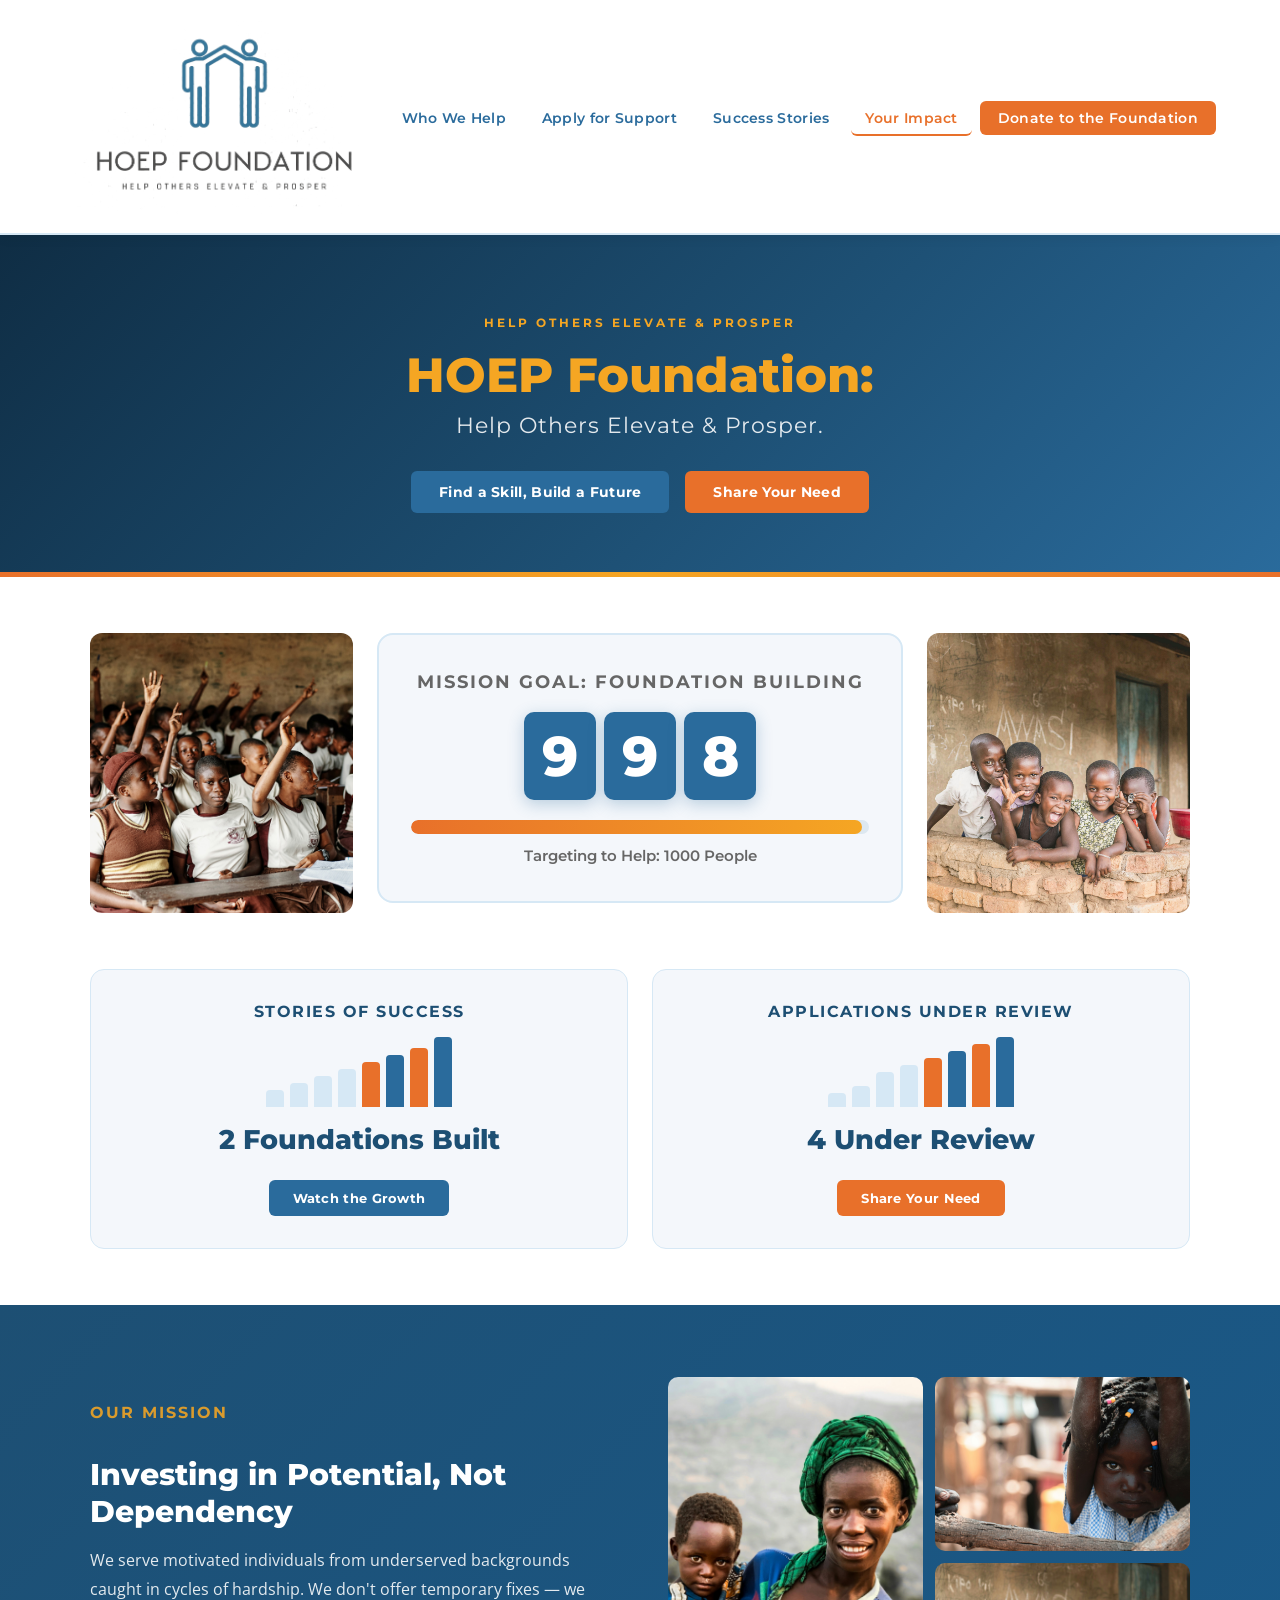
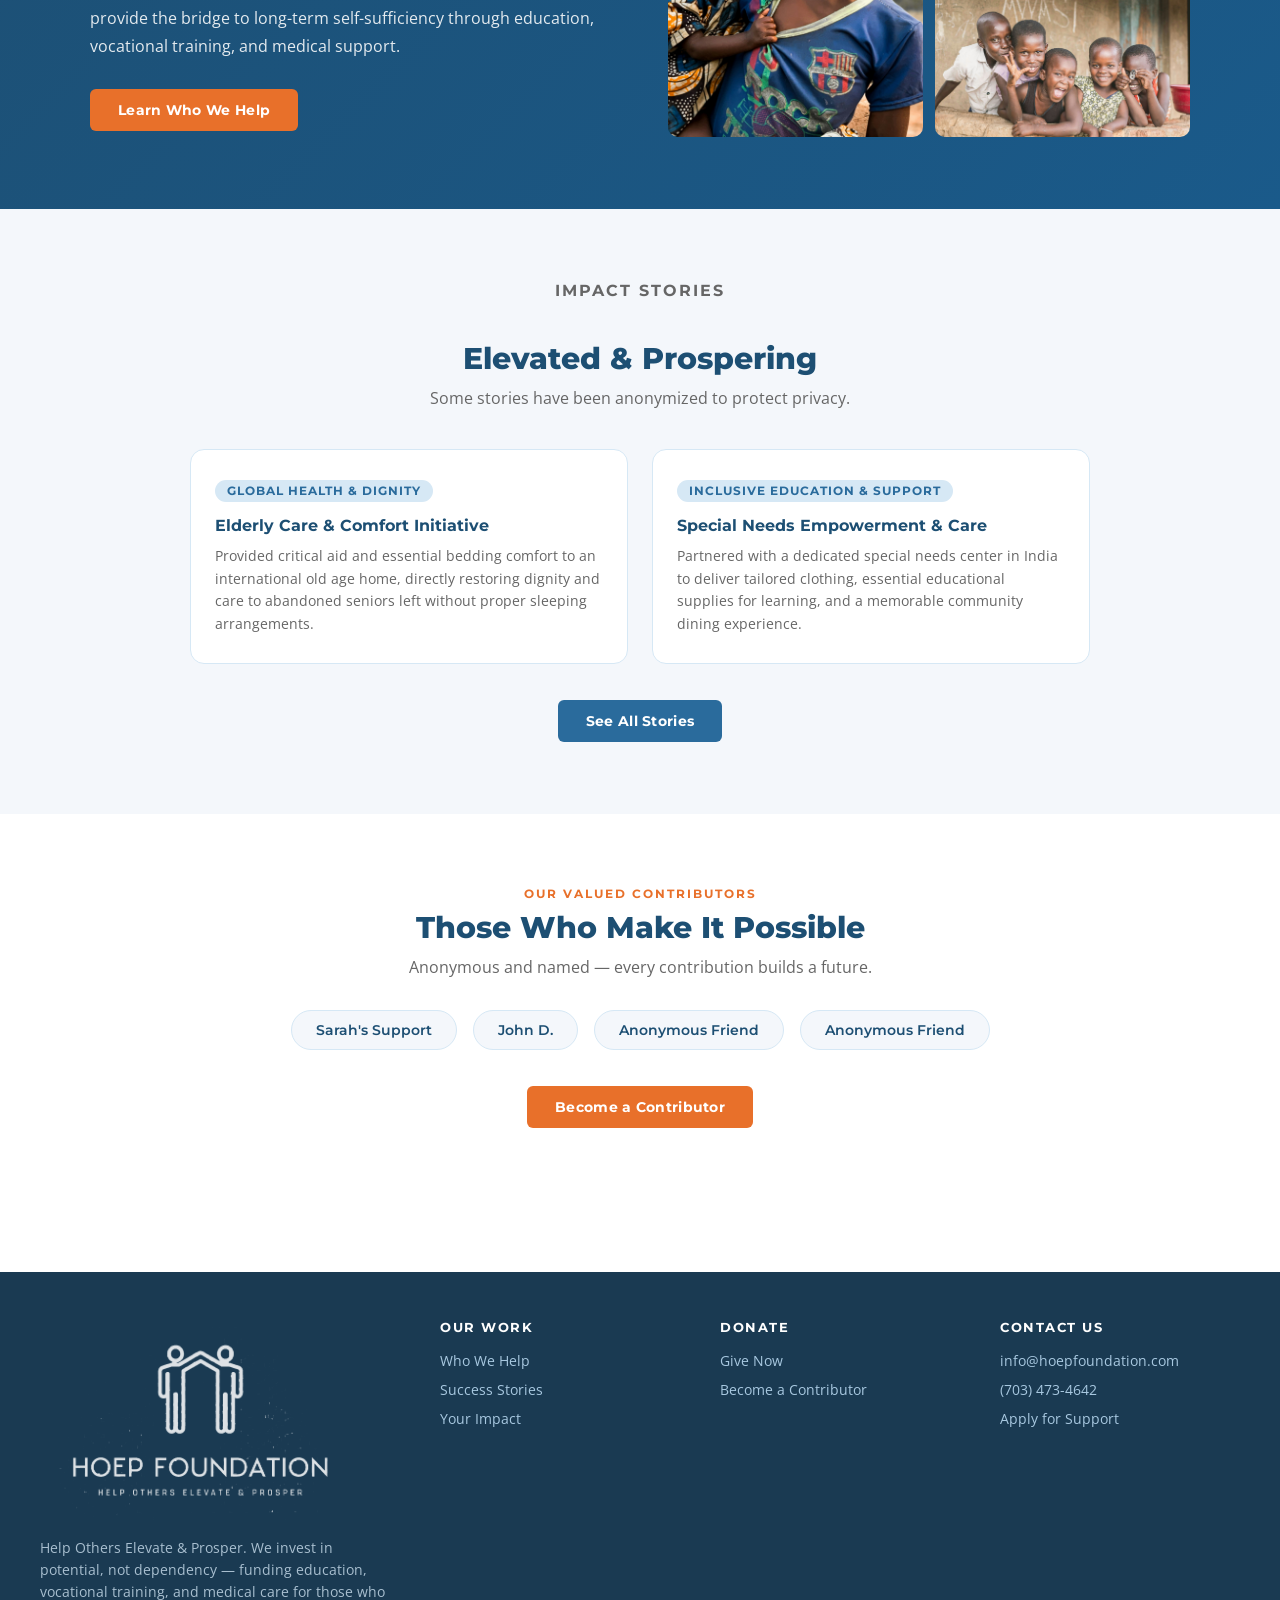
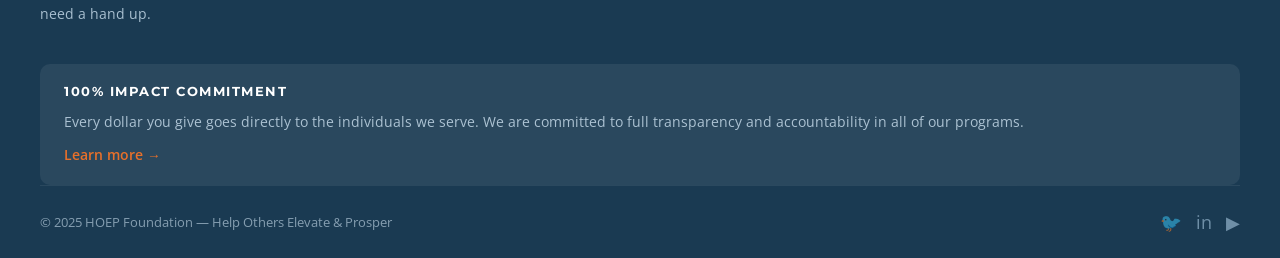
==== index.html @ 82e65375 "Add website files" ====
<!DOCTYPE html>
<html lang="en">
<head>
<meta charset="UTF-8">
<meta name="viewport" content="width=device-width, initial-scale=1.0">
<title>HOEP Foundation — Help Others Elevate & Prosper</title>
<link rel="stylesheet" href="styles.css">
<style>
.hero {
  position: relative;
  background: linear-gradient(135deg, #0f2d44 0%, #1d4f73 55%, #2A6B9C 100%);
  color: white;
  padding: 80px 24px 64px;
  overflow: hidden;
  text-align: center;
}

.hero::after {
  content: '';
  position: absolute;
  bottom: 0; left: 0; right: 0;
  height: 5px;
  background: linear-gradient(90deg, var(--orange), #f5a623, var(--orange));
}

.hero-eyebrow {
  font-family: 'Montserrat', sans-serif;
  font-size: 0.78rem;
  font-weight: 700;
  letter-spacing: 3px;
  text-transform: uppercase;
  color: #f5a623;
  margin-bottom: 18px;
}

.hero h1 {
  font-family: 'Montserrat', sans-serif;
  font-size: 3rem;
  font-weight: 800;
  line-height: 1.15;
  margin-bottom: 8px;
}

.hero h1 span { color: #f5a623; }

.hero-sub {
  font-family: 'Montserrat', sans-serif;
  font-size: 1.4rem;
  font-weight: 400;
  opacity: 0.88;
  margin-bottom: 32px;
  letter-spacing: 1px;
}

.hero-buttons {
  display: flex;
  gap: 16px;
  justify-content: center;
  flex-wrap: wrap;
}

.mission-section {
  background: var(--white);
  padding: 56px 24px;
}

.mission-inner {
  max-width: 1100px;
  margin: 0 auto;
  display: grid;
  grid-template-columns: 1fr 2fr 1fr;
  gap: 24px;
  align-items: start;
}

.mission-side-image {
  border-radius: 12px;
  overflow: hidden;
  height: 280px;
}

.mission-side-image img {
  width: 100%;
  height: 100%;
  object-fit: cover;
}

.mission-center {
  background: var(--gray-light);
  border-radius: 16px;
  padding: 36px 32px;
  text-align: center;
  border: 2px solid var(--blue-light);
}

.mission-center h2 {
  font-family: 'Montserrat', sans-serif;
  font-size: 1.1rem;
  font-weight: 700;
  color: var(--gray-mid);
  text-transform: uppercase;
  letter-spacing: 2px;
  margin-bottom: 20px;
}

.counter-display {
  display: flex;
  justify-content: center;
  gap: 8px;
  margin-bottom: 20px;
}

.counter-digit {
  background: var(--blue);
  color: white;
  font-family: 'Montserrat', sans-serif;
  font-size: 3.5rem;
  font-weight: 800;
  width: 72px;
  height: 88px;
  border-radius: 10px;
  display: flex;
  align-items: center;
  justify-content: center;
  box-shadow: 0 4px 16px rgba(42,107,156,0.3);
}

.mission-progress-bar {
  background: #dde8f0;
  border-radius: 999px;
  height: 14px;
  margin: 0 0 12px;
  overflow: hidden;
}

.mission-progress-fill {
  background: linear-gradient(90deg, var(--orange), #f5a623);
  height: 100%;
  border-radius: 999px;
  width: 98.5%;
}

.mission-target {
  font-family: 'Montserrat', sans-serif;
  font-size: 0.95rem;
  font-weight: 600;
  color: var(--gray-mid);
}

.stats-row {
  background: var(--white);
  padding: 0 24px 56px;
}

.stats-inner {
  max-width: 1100px;
  margin: 0 auto;
  display: grid;
  grid-template-columns: 1fr 1fr;
  gap: 24px;
}

.stat-card {
  background: var(--gray-light);
  border-radius: 14px;
  padding: 32px 28px;
  text-align: center;
  border: 1.5px solid var(--blue-light);
}

.stat-card h3 {
  font-family: 'Montserrat', sans-serif;
  font-size: 1rem;
  font-weight: 700;
  color: var(--blue-dark);
  text-transform: uppercase;
  letter-spacing: 1.5px;
  margin-bottom: 16px;
}

.stat-bars {
  display: flex;
  align-items: flex-end;
  justify-content: center;
  gap: 6px;
  height: 70px;
  margin-bottom: 16px;
}

.stat-bar {
  width: 18px;
  border-radius: 4px 4px 0 0;
  background: var(--blue-light);
}

.stat-bar.highlight { background: var(--orange); }
.stat-bar.highlight2 { background: var(--blue); }

.stat-number {
  font-family: 'Montserrat', sans-serif;
  font-size: 1.7rem;
  font-weight: 800;
  color: var(--blue-dark);
  margin-bottom: 8px;
}

.stat-card .btn {
  margin-top: 16px;
  padding: 10px 24px;
  font-size: 0.82rem;
}

.who-preview {
  background: linear-gradient(135deg, var(--blue-dark) 0%, #1a5a8a 100%);
  padding: 72px 24px;
  color: white;
}

.who-inner {
  max-width: 1100px;
  margin: 0 auto;
  display: grid;
  grid-template-columns: 1fr 1fr;
  gap: 56px;
  align-items: center;
}

.who-text .section-label { color: #f5a623; }
.who-text .section-title { color: var(--white); }

.who-text p {
  font-size: 1rem;
  line-height: 1.8;
  opacity: 0.88;
  margin: 16px 0 28px;
}

.who-images {
  display: grid;
  grid-template-columns: 1fr 1fr;
  grid-template-rows: 1fr 1fr;
  gap: 12px;
  height: 360px;
}

.who-img {
  border-radius: 10px;
  overflow: hidden;
}

.who-img img {
  width: 100%;
  height: 100%;
  object-fit: cover;
}

.who-img.tall { grid-row: span 2; }

.success-preview {
  padding: 72px 24px;
  background: var(--gray-light);
}

.success-inner {
  max-width: 1100px;
  margin: 0 auto;
  text-align: center;
}

.success-inner > p {
  color: var(--gray-mid);
  font-size: 1rem;
  margin-bottom: 40px;
}

.success-cards {
  display: grid;
  grid-template-columns: repeat(3, 1fr);
  gap: 24px;
  margin-bottom: 36px;
}

.success-card {
  background: var(--white);
  border-radius: 14px;
  padding: 28px 24px;
  text-align: left;
  border: 1.5px solid var(--blue-light);
  transition: transform 0.2s, box-shadow 0.2s;
}

.success-card:hover {
  transform: translateY(-4px);
  box-shadow: 0 12px 32px rgba(42,107,156,0.12);
}

.success-card-tag {
  display: inline-block;
  background: var(--blue-light);
  color: var(--blue);
  font-family: 'Montserrat', sans-serif;
  font-size: 0.72rem;
  font-weight: 700;
  text-transform: uppercase;
  letter-spacing: 1px;
  padding: 4px 12px;
  border-radius: 999px;
  margin-bottom: 14px;
}

.success-card h4 {
  font-family: 'Montserrat', sans-serif;
  font-size: 1rem;
  font-weight: 700;
  color: var(--blue-dark);
  margin-bottom: 10px;
}

.success-card p {
  font-size: 0.88rem;
  color: var(--gray-mid);
  line-height: 1.6;
}

.contributors {
  padding: 72px 24px;
  background: var(--white);
}

.contributors-inner {
  max-width: 900px;
  margin: 0 auto;
  text-align: center;
}

.contributor-list {
  display: flex;
  flex-wrap: wrap;
  justify-content: center;
  gap: 16px;
  margin-top: 32px;
}

.contributor-chip {
  background: var(--gray-light);
  border: 1.5px solid var(--blue-light);
  border-radius: 999px;
  padding: 10px 24px;
  font-family: 'Montserrat', sans-serif;
  font-size: 0.9rem;
  font-weight: 600;
  color: var(--blue-dark);
}

@media (max-width: 768px) {
  .hero h1 { font-size: 2rem; }
  .mission-inner { grid-template-columns: 1fr; }
  .mission-side-image { display: none; }
  .stats-inner { grid-template-columns: 1fr; }
  .who-inner { grid-template-columns: 1fr; }
  .who-images { height: 240px; }
  .success-cards { grid-template-columns: 1fr; }
}
</style>
</head>
<body>

<nav>
  <div class="nav-inner">
    <a class="nav-logo" href="index.html">
      <img src="logo.png" alt="HOEP Foundation">
    </a>
    <ul class="nav-links">
      <li><a href="who-we-help.html">Who We Help</a></li>
      <li><a href="apply.html">Apply for Support</a></li>
      <li><a href="success-stories.html">Success Stories</a></li>
      <li><a href="index.html" class="active">Your Impact</a></li>
      <li><a href="donate.html" class="btn-donate">Donate to the Foundation</a></li>
    </ul>
  </div>
</nav>

<section class="hero">
  <p class="hero-eyebrow">Help Others Elevate &amp; Prosper</p>
  <h1><span>HOEP Foundation:</span></h1>
  <p class="hero-sub">Help Others Elevate &amp; Prosper.</p>
  <div class="hero-buttons">
    <a href="who-we-help.html" class="btn btn-primary">Find a Skill, Build a Future</a>
    <a href="apply.html" class="btn btn-secondary">Share Your Need</a>
  </div>
</section>

<section class="mission-section">
  <div class="mission-inner">
    <div class="mission-side-image">
      <img src="education.jpg" alt="Students in classroom">
    </div>
    <div class="mission-center">
      <h2>Mission Goal: Foundation Building</h2>
      <div class="counter-display">
        
        <div class="counter-digit">9</div>
        <div class="counter-digit">9</div>
        <div class="counter-digit">8</div>
      </div>
      <div class="mission-progress-bar">
        <div class="mission-progress-fill"></div>
      </div>
      <p class="mission-target">Targeting to Help: 1000 People</p>
    </div>
    <div class="mission-side-image">
      <img src="children.jpg" alt="Children smiling">
    </div>
  </div>
</section>

<section class="stats-row">
  <div class="stats-inner">
    <div class="stat-card">
      <h3>Stories of Success</h3>
      <div class="stat-bars">
        <div class="stat-bar" style="height:25%"></div>
        <div class="stat-bar" style="height:35%"></div>
        <div class="stat-bar" style="height:45%"></div>
        <div class="stat-bar" style="height:55%"></div>
        <div class="stat-bar highlight" style="height:65%"></div>
        <div class="stat-bar highlight2" style="height:75%"></div>
        <div class="stat-bar highlight" style="height:85%"></div>
        <div class="stat-bar highlight2" style="height:100%"></div>
      </div>
      <div class="stat-number">2 Foundations Built</div>
      <a href="success-stories.html" class="btn btn-primary">Watch the Growth</a>
    </div>
    <div class="stat-card">
      <h3>Applications Under Review</h3>
      <div class="stat-bars">
        <div class="stat-bar" style="height:20%"></div>
        <div class="stat-bar" style="height:30%"></div>
        <div class="stat-bar" style="height:50%"></div>
        <div class="stat-bar" style="height:60%"></div>
        <div class="stat-bar highlight" style="height:70%"></div>
        <div class="stat-bar highlight2" style="height:80%"></div>
        <div class="stat-bar highlight" style="height:90%"></div>
        <div class="stat-bar highlight2" style="height:100%"></div>
      </div>
      <div class="stat-number">4 Under Review</div>
      <a href="apply.html" class="btn btn-secondary">Share Your Need</a>
    </div>
  </div>
</section>

<section class="who-preview">
  <div class="who-inner">
    <div class="who-text">
      <p class="section-label">Our Mission</p>
      <h2 class="section-title">Investing in Potential, Not Dependency</h2>
      <p>We serve motivated individuals from underserved backgrounds caught in cycles of hardship. We don't offer temporary fixes — we provide the bridge to long-term self-sufficiency through education, vocational training, and medical support.</p>
      <a href="who-we-help.html" class="btn btn-secondary">Learn Who We Help</a>
    </div>
    <div class="who-images">
      <div class="who-img tall">
        <img src="women.jpg" alt="Woman and child">
      </div>
      <div class="who-img">
        <img src="child.jpg" alt="Child">
      </div>
      <div class="who-img">
        <img src="children.jpg" alt="Children">
      </div>
    </div>
  </div>
</section>

<section class="success-preview">
  <div class="success-inner">
    <p class="section-label">Impact Stories</p>
    <h2 class="section-title">Elevated &amp; Prospering</h2>
    <p>Some stories have been anonymized to protect privacy.</p>
    <div class="success-cards">
      <div class="success-card">
        <span class="success-card-tag">Global Health &amp; Dignity</span>
        <h4>Elderly Care &amp; Comfort Initiative</h4>
        <p>Provided critical aid and essential bedding comfort to an international old age home, directly restoring dignity and care to abandoned seniors left without proper sleeping arrangements.</p>
      </div>
      <div class="success-card">
        <span class="success-card-tag">Inclusive Education &amp; Support</span>
        <h4>Special Needs Empowerment &amp; Care</h4>
        <p>Partnered with a dedicated special needs center in India to deliver tailored clothing, essential educational supplies for learning, and a memorable community dining experience.</p>
      </div>
    </div>
    <a href="success-stories.html" class="btn btn-primary">See All Stories</a>
  </div>
</section>

<section class="contributors">
  <div class="contributors-inner">
    <p class="section-label">Our Valued Contributors</p>
    <h2 class="section-title">Those Who Make It Possible</h2>
    <p style="color:var(--gray-mid);margin-top:8px;">Anonymous and named — every contribution builds a future.</p>
    <div class="contributor-list">
      <div class="contributor-chip">Sarah's Support</div>
      <div class="contributor-chip">John D.</div>
      <div class="contributor-chip">Anonymous Friend</div>
      <div class="contributor-chip">Anonymous Friend</div>
    </div>
    <div style="margin-top:36px;">
      <a href="donate.html" class="btn btn-secondary">Become a Contributor</a>
    </div>
  </div>
</section>

<footer>
  <div class="footer-inner">
    <div class="footer-grid">
      <div class="footer-brand">
        <img src="logo.png" alt="HOEP Foundation">
        <p>Help Others Elevate & Prosper. We invest in potential, not dependency — funding education, vocational training, and medical care for those who need a hand up.</p>
      </div>
      <div class="footer-col">
        <h4>Our Work</h4>
        <a href="who-we-help.html">Who We Help</a>
        <a href="success-stories.html">Success Stories</a>
        <a href="index.html">Your Impact</a>
      </div>
      <div class="footer-col">
        <h4>Donate</h4>
        <a href="donate.html">Give Now</a>
        <a href="donate.html">Become a Contributor</a>
      </div>
      <div class="footer-col">
        <h4>Contact Us</h4>
        <a href="mailto:info@anhoepfoundation.com">info@hoepfoundation.com</a>
        <a href="tel:3405277890">(703) 473-4642</a>
        <a href="apply.html">Apply for Support</a>
      </div>
    </div>
    <div class="footer-impact">
      <h4>100% Impact Commitment</h4>
      <p>Every dollar you give goes directly to the individuals we serve. We are committed to full transparency and accountability in all of our programs.</p>
      <a href="who-we-help.html">Learn more →</a>
    </div>
    <div class="footer-bottom">
      <span>© 2025 HOEP Foundation — Help Others Elevate & Prosper</span>
      <div class="footer-social">
        <a href="#">&#x1F426;</a>
        <a href="#">in</a>
        <a href="#">&#9654;</a>
      </div>
    </div>
  </div>
</footer>

</body>
</html>
---- styles.css ----
/* ===== HOEP FOUNDATION GLOBAL STYLES ===== */
@import url('https://fonts.googleapis.com/css2?family=Montserrat:wght@400;500;600;700;800&family=Open+Sans:wght@400;500;600&display=swap');

:root {
  --blue: #2A6B9C;
  --blue-dark: #1d4f73;
  --blue-light: #d6e8f5;
  --orange: #E8702A;
  --orange-light: #f5e6da;
  --gray-dark: #333;
  --gray-mid: #666;
  --gray-light: #f4f7fb;
  --white: #ffffff;
}

* { box-sizing: border-box; margin: 0; padding: 0; }

body {
  font-family: 'Open Sans', sans-serif;
  color: var(--gray-dark);
  background: var(--white);
}

/* ===== NAVBAR ===== */
nav {
  background: var(--white);
  border-bottom: 2px solid var(--blue-light);
  position: sticky;
  top: 0;
  z-index: 100;
  box-shadow: 0 2px 12px rgba(0,0,0,0.07);
}

.nav-inner {
  max-width: 1200px;
  margin: 0 auto;
  display: flex;
  align-items: center;
  justify-content: space-between;
  padding: 14px 24px;
}

.nav-logo img {
  height: 200px;
  width: auto;
}

.nav-links {
  display: flex;
  align-items: center;
  gap: 8px;
  list-style: none;
}

.nav-links a {
  text-decoration: none;
  font-family: 'Montserrat', sans-serif;
  font-size: 0.85rem;
  font-weight: 600;
  color: var(--blue);
  padding: 8px 14px;
  border-radius: 6px;
  transition: all 0.2s;
  letter-spacing: 0.3px;
}

.nav-links a:hover {
  background: var(--blue-light);
  color: var(--blue-dark);
}

.nav-links a.active {
  color: var(--orange);
  border-bottom: 2px solid var(--orange);
}

.nav-links .btn-donate {
  background: var(--orange);
  color: var(--white) !important;
  border-radius: 6px;
  padding: 9px 18px;
  border-bottom: none !important;
}

.nav-links .btn-donate:hover {
  background: #c85e20;
}

/* ===== BUTTONS ===== */
.btn {
  display: inline-block;
  padding: 12px 28px;
  border-radius: 6px;
  font-family: 'Montserrat', sans-serif;
  font-size: 0.9rem;
  font-weight: 700;
  text-decoration: none;
  cursor: pointer;
  border: none;
  transition: all 0.2s;
  letter-spacing: 0.3px;
}

.btn-primary {
  background: var(--blue);
  color: var(--white);
}

.btn-primary:hover { background: var(--blue-dark); }

.btn-secondary {
  background: var(--orange);
  color: var(--white);
}

.btn-secondary:hover { background: #c85e20; }

.btn-outline {
  background: transparent;
  color: var(--blue);
  border: 2px solid var(--blue);
}

.btn-outline:hover {
  background: var(--blue);
  color: var(--white);
}

/* ===== FOOTER ===== */
footer {
  background: #1a3a52;
  color: #cce0ef;
  padding: 48px 24px 24px;
  margin-top: 72px;
}

.footer-inner {
  max-width: 1200px;
  margin: 0 auto;
}

.footer-grid {
  display: grid;
  grid-template-columns: 1.5fr 1fr 1fr 1fr;
  gap: 40px;
  margin-bottom: 40px;
}

.footer-brand img {
  height: 200px;
  margin-bottom: 12px;
  filter: brightness(0) invert(1);
  opacity: 0.85;
}

.footer-brand p {
  font-size: 0.85rem;
  line-height: 1.6;
  opacity: 0.8;
}

.footer-col h4 {
  font-family: 'Montserrat', sans-serif;
  font-size: 0.8rem;
  font-weight: 700;
  text-transform: uppercase;
  letter-spacing: 1.5px;
  color: var(--white);
  margin-bottom: 16px;
}

.footer-col a {
  display: block;
  color: #a8c8e0;
  text-decoration: none;
  font-size: 0.88rem;
  margin-bottom: 10px;
  transition: color 0.2s;
}

.footer-col a:hover { color: var(--white); }

.footer-impact {
  background: rgba(255,255,255,0.07);
  border-radius: 10px;
  padding: 20px 24px;
}

.footer-impact h4 {
  font-family: 'Montserrat', sans-serif;
  font-size: 0.8rem;
  font-weight: 700;
  text-transform: uppercase;
  letter-spacing: 1.5px;
  color: var(--white);
  margin-bottom: 12px;
}

.footer-impact p {
  font-size: 0.85rem;
  line-height: 1.6;
  opacity: 0.8;
  margin-bottom: 10px;
}

.footer-impact a {
  color: var(--orange);
  font-size: 0.85rem;
  text-decoration: none;
  font-weight: 600;
}

.footer-bottom {
  border-top: 1px solid rgba(255,255,255,0.12);
  padding-top: 24px;
  display: flex;
  justify-content: space-between;
  align-items: center;
  font-size: 0.82rem;
  opacity: 0.6;
}

.footer-social {
  display: flex;
  gap: 14px;
}

.footer-social a {
  color: #a8c8e0;
  font-size: 1.1rem;
  text-decoration: none;
  transition: color 0.2s;
}

.footer-social a:hover { color: var(--white); }

/* ===== PAGE HERO ===== */
.page-hero {
  background: linear-gradient(135deg, var(--blue-dark) 0%, var(--blue) 100%);
  color: var(--white);
  padding: 64px 24px;
  text-align: center;
}

.page-hero h1 {
  font-family: 'Montserrat', sans-serif;
  font-size: 2.4rem;
  font-weight: 800;
  margin-bottom: 12px;
}

.page-hero p {
  font-size: 1.1rem;
  opacity: 0.88;
  max-width: 600px;
  margin: 0 auto;
}

/* ===== SECTION TITLES ===== */
.section-title {
  font-family: 'Montserrat', sans-serif;
  font-size: 1.9rem;
  font-weight: 800;
  color: var(--blue-dark);
  margin-bottom: 10px;
}

.section-label {
  font-family: 'Montserrat', sans-serif;
  font-size: 0.75rem;
  font-weight: 700;
  text-transform: uppercase;
  letter-spacing: 2px;
  color: var(--orange);
  margin-bottom: 8px;
}

/* Mobile responsive nav */
@media (max-width: 768px) {
  .nav-links { display: none; }
  .footer-grid { grid-template-columns: 1fr 1fr; }
  .page-hero h1 { font-size: 1.7rem; }
}
/* Custom layout adjustment to center the two success cards */
.success-cards {
    display: grid !important;
    grid-template-columns: repeat(2, 1fr) !important;
    gap: 30px;
    max-width: 900px;
    margin-left: auto;
    margin-right: auto;
    margin-bottom: 40px;
}
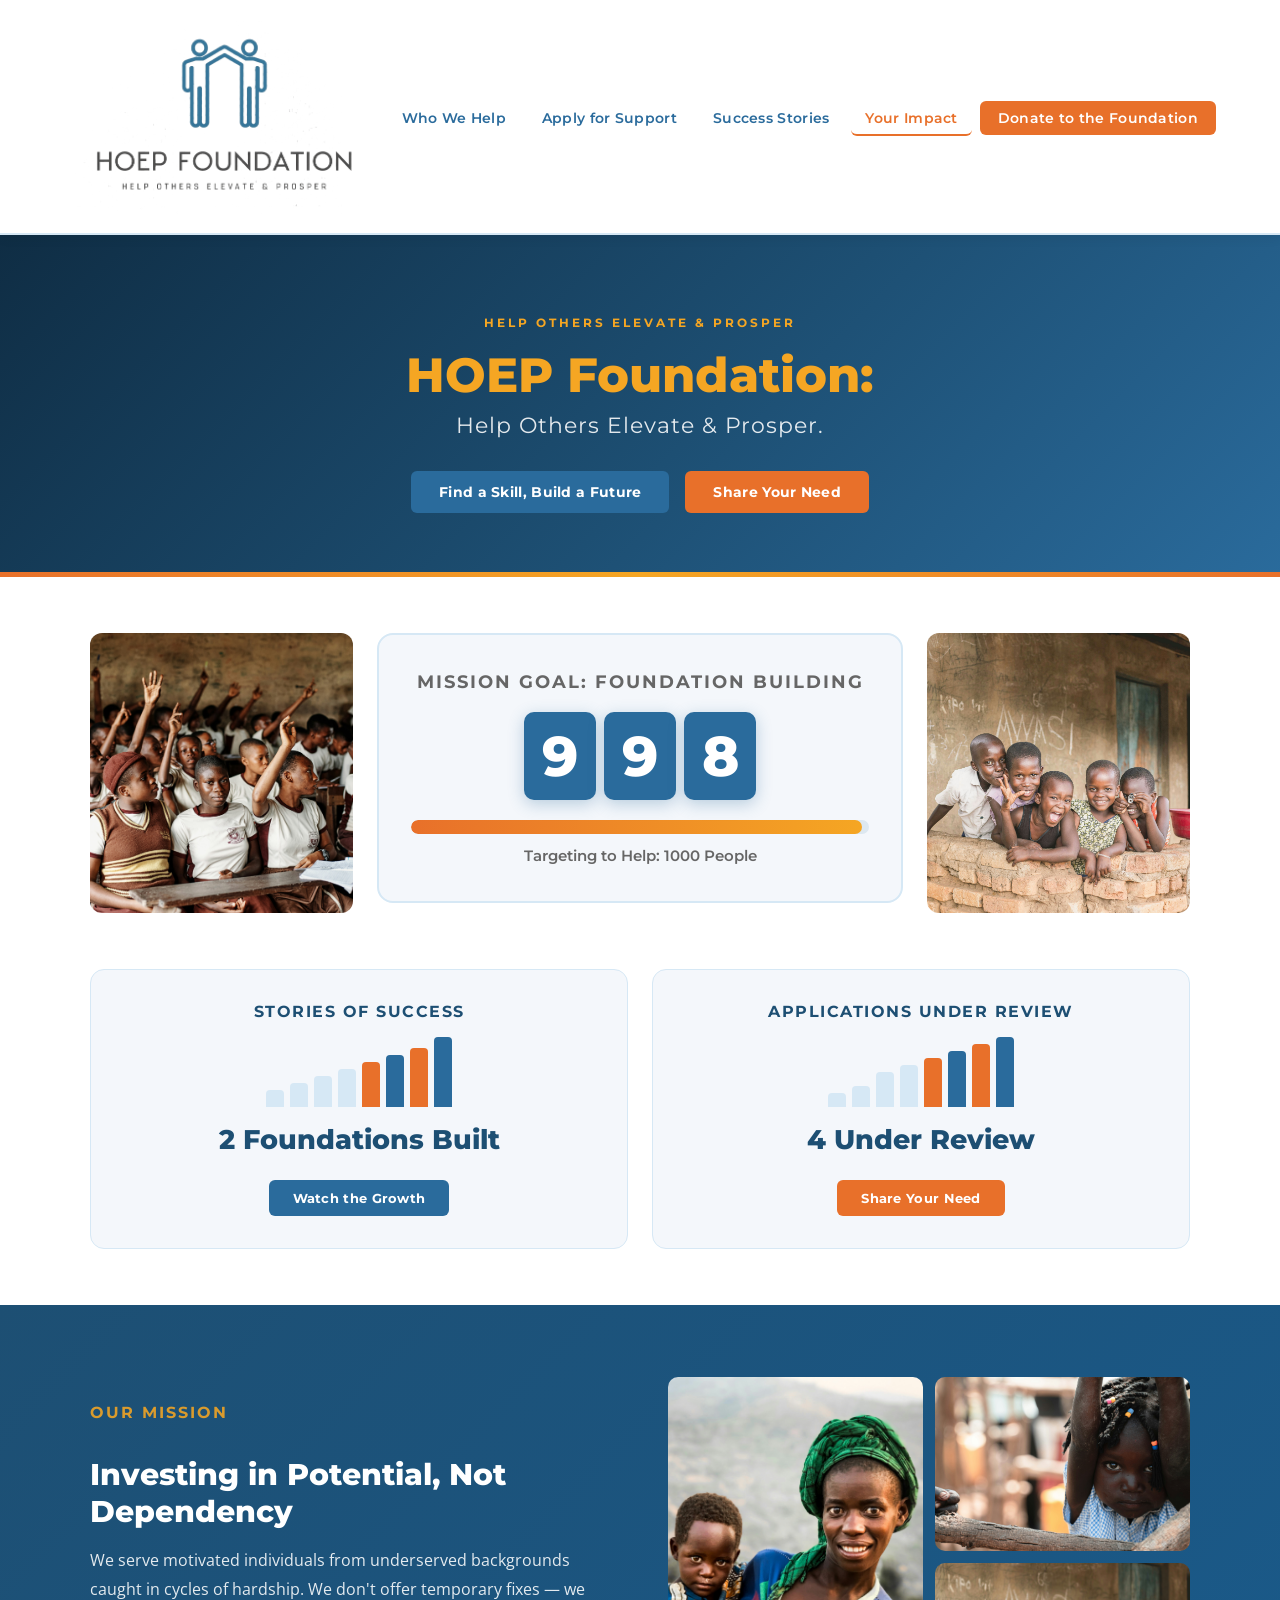
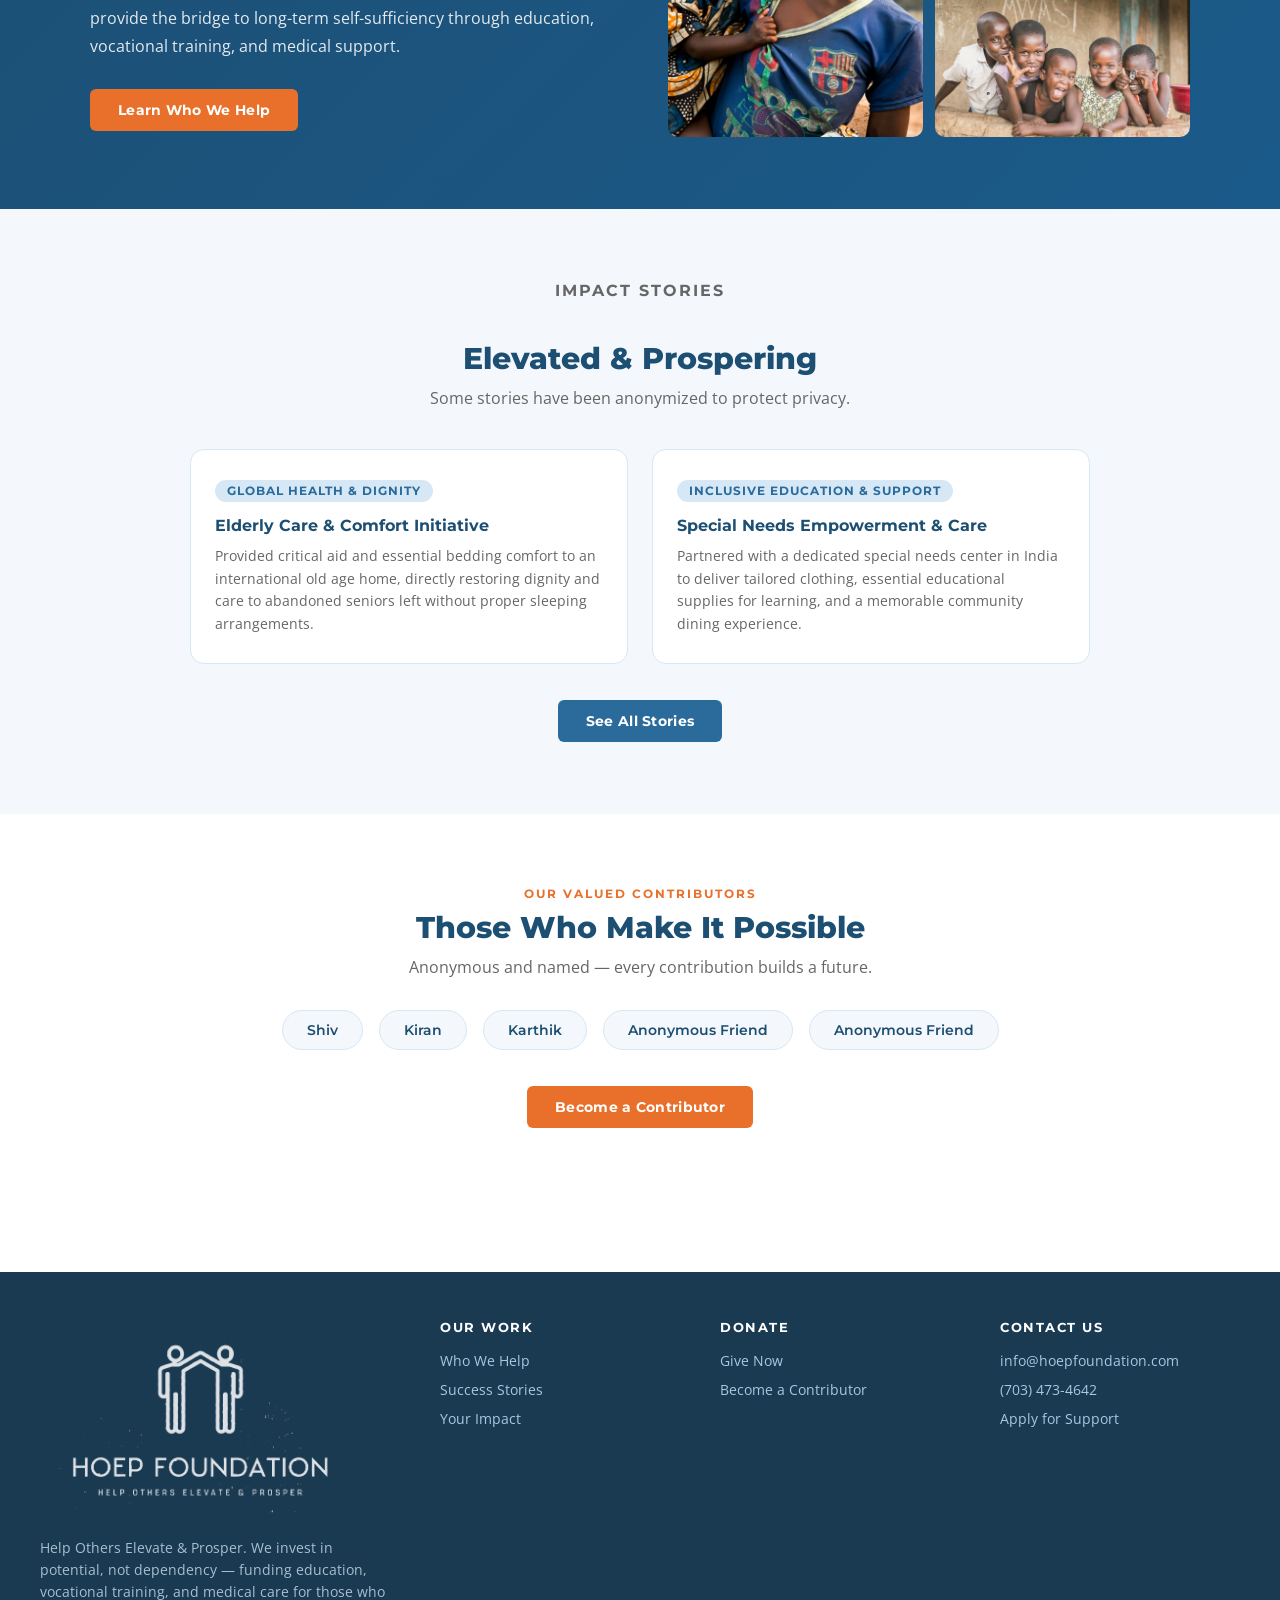
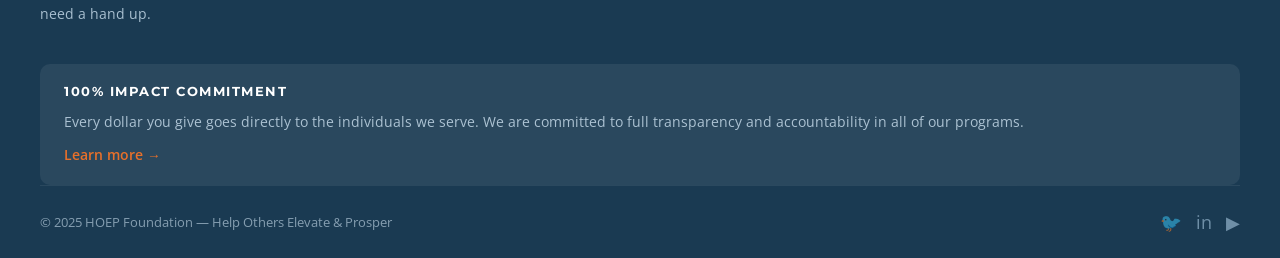
==== commit 4350b2ce: "Updated text on homepage" ====
--- a/index.html
+++ b/index.html
@@ -498,8 +498,9 @@
     <h2 class="section-title">Those Who Make It Possible</h2>
     <p style="color:var(--gray-mid);margin-top:8px;">Anonymous and named — every contribution builds a future.</p>
     <div class="contributor-list">
-      <div class="contributor-chip">Sarah's Support</div>
-      <div class="contributor-chip">John D.</div>
+      <div class="contributor-chip">Shiv</div>
+      <div class="contributor-chip">Kiran</div>
+      <div class="contributor-chip">Karthik</div>
       <div class="contributor-chip">Anonymous Friend</div>
       <div class="contributor-chip">Anonymous Friend</div>
     </div>
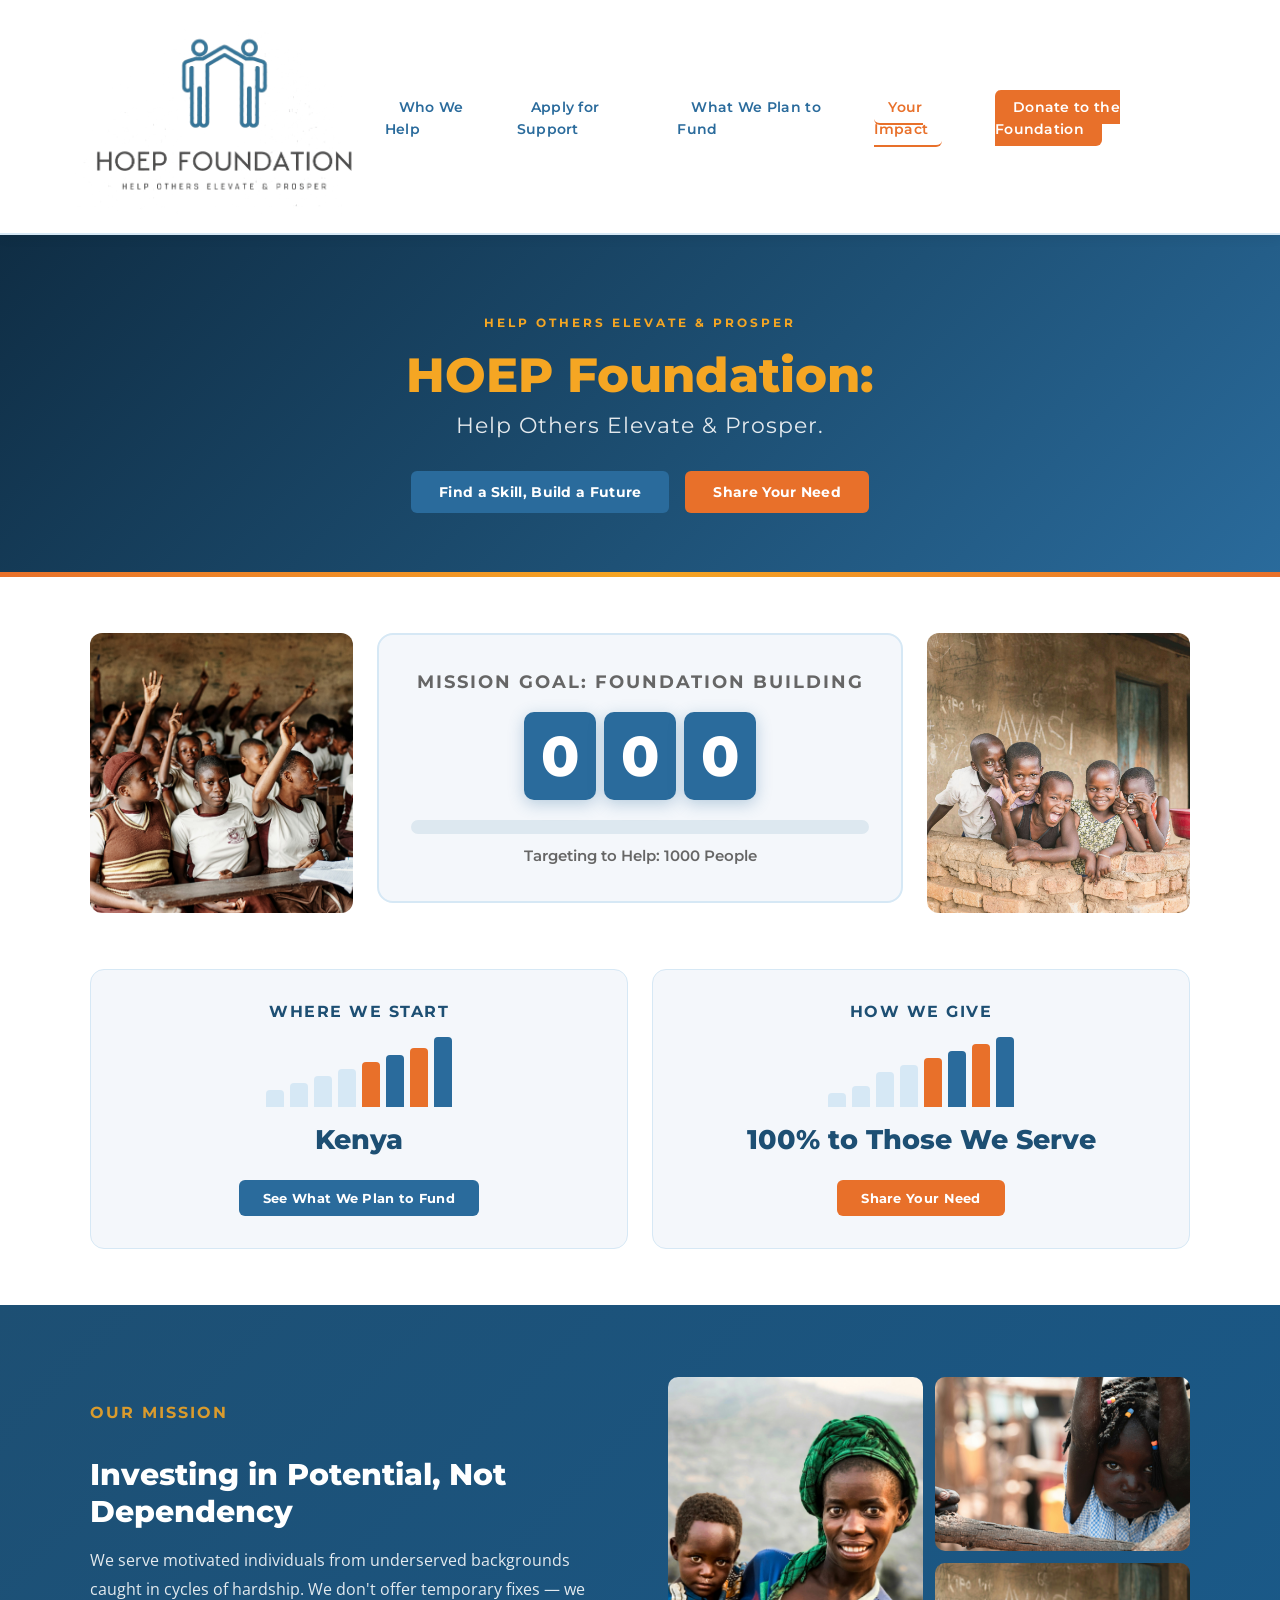
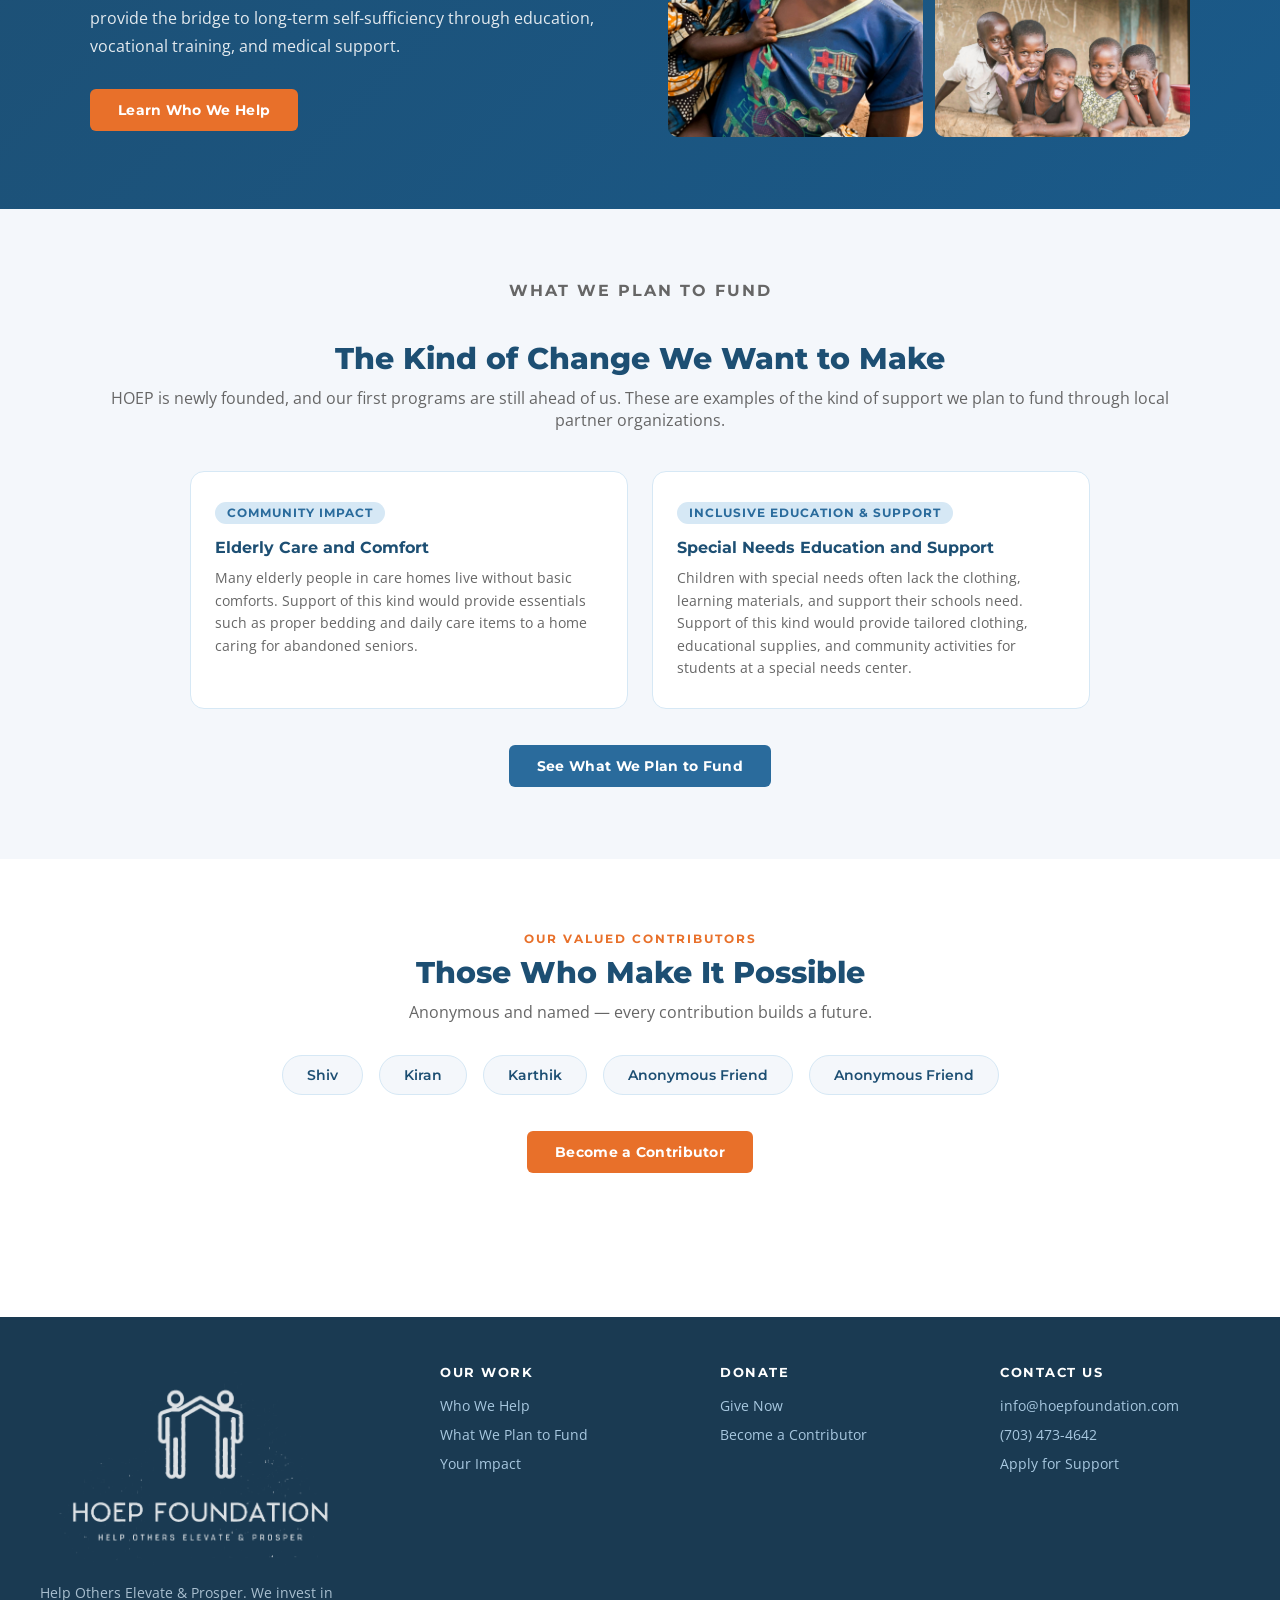
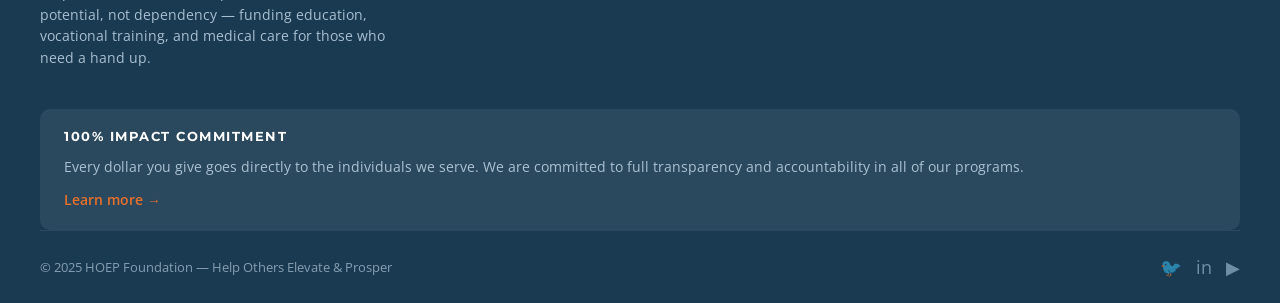
==== commit c90fd00c: "Reframe stories as examples of planned support; fix contact email and phone links; honest homepage s" ====
--- a/index.html
+++ b/index.html
@@ -137,7 +137,7 @@
   background: linear-gradient(90deg, var(--orange), #f5a623);
   height: 100%;
   border-radius: 999px;
-  width: 98.5%;
+  width: 0%;
 }
 
 .mission-target {
@@ -373,7 +373,7 @@
     <ul class="nav-links">
       <li><a href="who-we-help.html">Who We Help</a></li>
       <li><a href="apply.html">Apply for Support</a></li>
-      <li><a href="success-stories.html">Success Stories</a></li>
+      <li><a href="success-stories.html">What We Plan to Fund</a></li>
       <li><a href="index.html" class="active">Your Impact</a></li>
       <li><a href="donate.html" class="btn-donate">Donate to the Foundation</a></li>
     </ul>
@@ -399,9 +399,9 @@
       <h2>Mission Goal: Foundation Building</h2>
       <div class="counter-display">
         
-        <div class="counter-digit">9</div>
-        <div class="counter-digit">9</div>
-        <div class="counter-digit">8</div>
+        <div class="counter-digit">0</div>
+        <div class="counter-digit">0</div>
+        <div class="counter-digit">0</div>
       </div>
       <div class="mission-progress-bar">
         <div class="mission-progress-fill"></div>
@@ -417,7 +417,7 @@
 <section class="stats-row">
   <div class="stats-inner">
     <div class="stat-card">
-      <h3>Stories of Success</h3>
+      <h3>Where We Start</h3>
       <div class="stat-bars">
         <div class="stat-bar" style="height:25%"></div>
         <div class="stat-bar" style="height:35%"></div>
@@ -428,11 +428,11 @@
         <div class="stat-bar highlight" style="height:85%"></div>
         <div class="stat-bar highlight2" style="height:100%"></div>
       </div>
-      <div class="stat-number">2 Foundations Built</div>
-      <a href="success-stories.html" class="btn btn-primary">Watch the Growth</a>
+      <div class="stat-number">Kenya</div>
+      <a href="success-stories.html" class="btn btn-primary">See What We Plan to Fund</a>
     </div>
     <div class="stat-card">
-      <h3>Applications Under Review</h3>
+      <h3>How We Give</h3>
       <div class="stat-bars">
         <div class="stat-bar" style="height:20%"></div>
         <div class="stat-bar" style="height:30%"></div>
@@ -443,7 +443,7 @@
         <div class="stat-bar highlight" style="height:90%"></div>
         <div class="stat-bar highlight2" style="height:100%"></div>
       </div>
-      <div class="stat-number">4 Under Review</div>
+      <div class="stat-number">100% to Those We Serve</div>
       <a href="apply.html" class="btn btn-secondary">Share Your Need</a>
     </div>
   </div>
@@ -473,22 +473,22 @@
 
 <section class="success-preview">
   <div class="success-inner">
-    <p class="section-label">Impact Stories</p>
-    <h2 class="section-title">Elevated &amp; Prospering</h2>
-    <p>Some stories have been anonymized to protect privacy.</p>
+    <p class="section-label">What We Plan to Fund</p>
+    <h2 class="section-title">The Kind of Change We Want to Make</h2>
+    <p>HOEP is newly founded, and our first programs are still ahead of us. These are examples of the kind of support we plan to fund through local partner organizations.</p>
     <div class="success-cards">
       <div class="success-card">
-        <span class="success-card-tag">Global Health &amp; Dignity</span>
-        <h4>Elderly Care &amp; Comfort Initiative</h4>
-        <p>Provided critical aid and essential bedding comfort to an international old age home, directly restoring dignity and care to abandoned seniors left without proper sleeping arrangements.</p>
+        <span class="success-card-tag">Community Impact</span>
+        <h4>Elderly Care and Comfort</h4>
+        <p>Many elderly people in care homes live without basic comforts. Support of this kind would provide essentials such as proper bedding and daily care items to a home caring for abandoned seniors.</p>
       </div>
       <div class="success-card">
         <span class="success-card-tag">Inclusive Education &amp; Support</span>
-        <h4>Special Needs Empowerment &amp; Care</h4>
-        <p>Partnered with a dedicated special needs center in India to deliver tailored clothing, essential educational supplies for learning, and a memorable community dining experience.</p>
-      </div>
-    </div>
-    <a href="success-stories.html" class="btn btn-primary">See All Stories</a>
+        <h4>Special Needs Education and Support</h4>
+        <p>Children with special needs often lack the clothing, learning materials, and support their schools need. Support of this kind would provide tailored clothing, educational supplies, and community activities for students at a special needs center.</p>
+      </div>
+    </div>
+    <a href="success-stories.html" class="btn btn-primary">See What We Plan to Fund</a>
   </div>
 </section>
 
@@ -520,7 +520,7 @@
       <div class="footer-col">
         <h4>Our Work</h4>
         <a href="who-we-help.html">Who We Help</a>
-        <a href="success-stories.html">Success Stories</a>
+        <a href="success-stories.html">What We Plan to Fund</a>
         <a href="index.html">Your Impact</a>
       </div>
       <div class="footer-col">
@@ -530,8 +530,8 @@
       </div>
       <div class="footer-col">
         <h4>Contact Us</h4>
-        <a href="mailto:info@anhoepfoundation.com">info@hoepfoundation.com</a>
-        <a href="tel:3405277890">(703) 473-4642</a>
+        <a href="mailto:info@hoepfoundation.com">info@hoepfoundation.com</a>
+        <a href="tel:+17034734642">(703) 473-4642</a>
         <a href="apply.html">Apply for Support</a>
       </div>
     </div>
